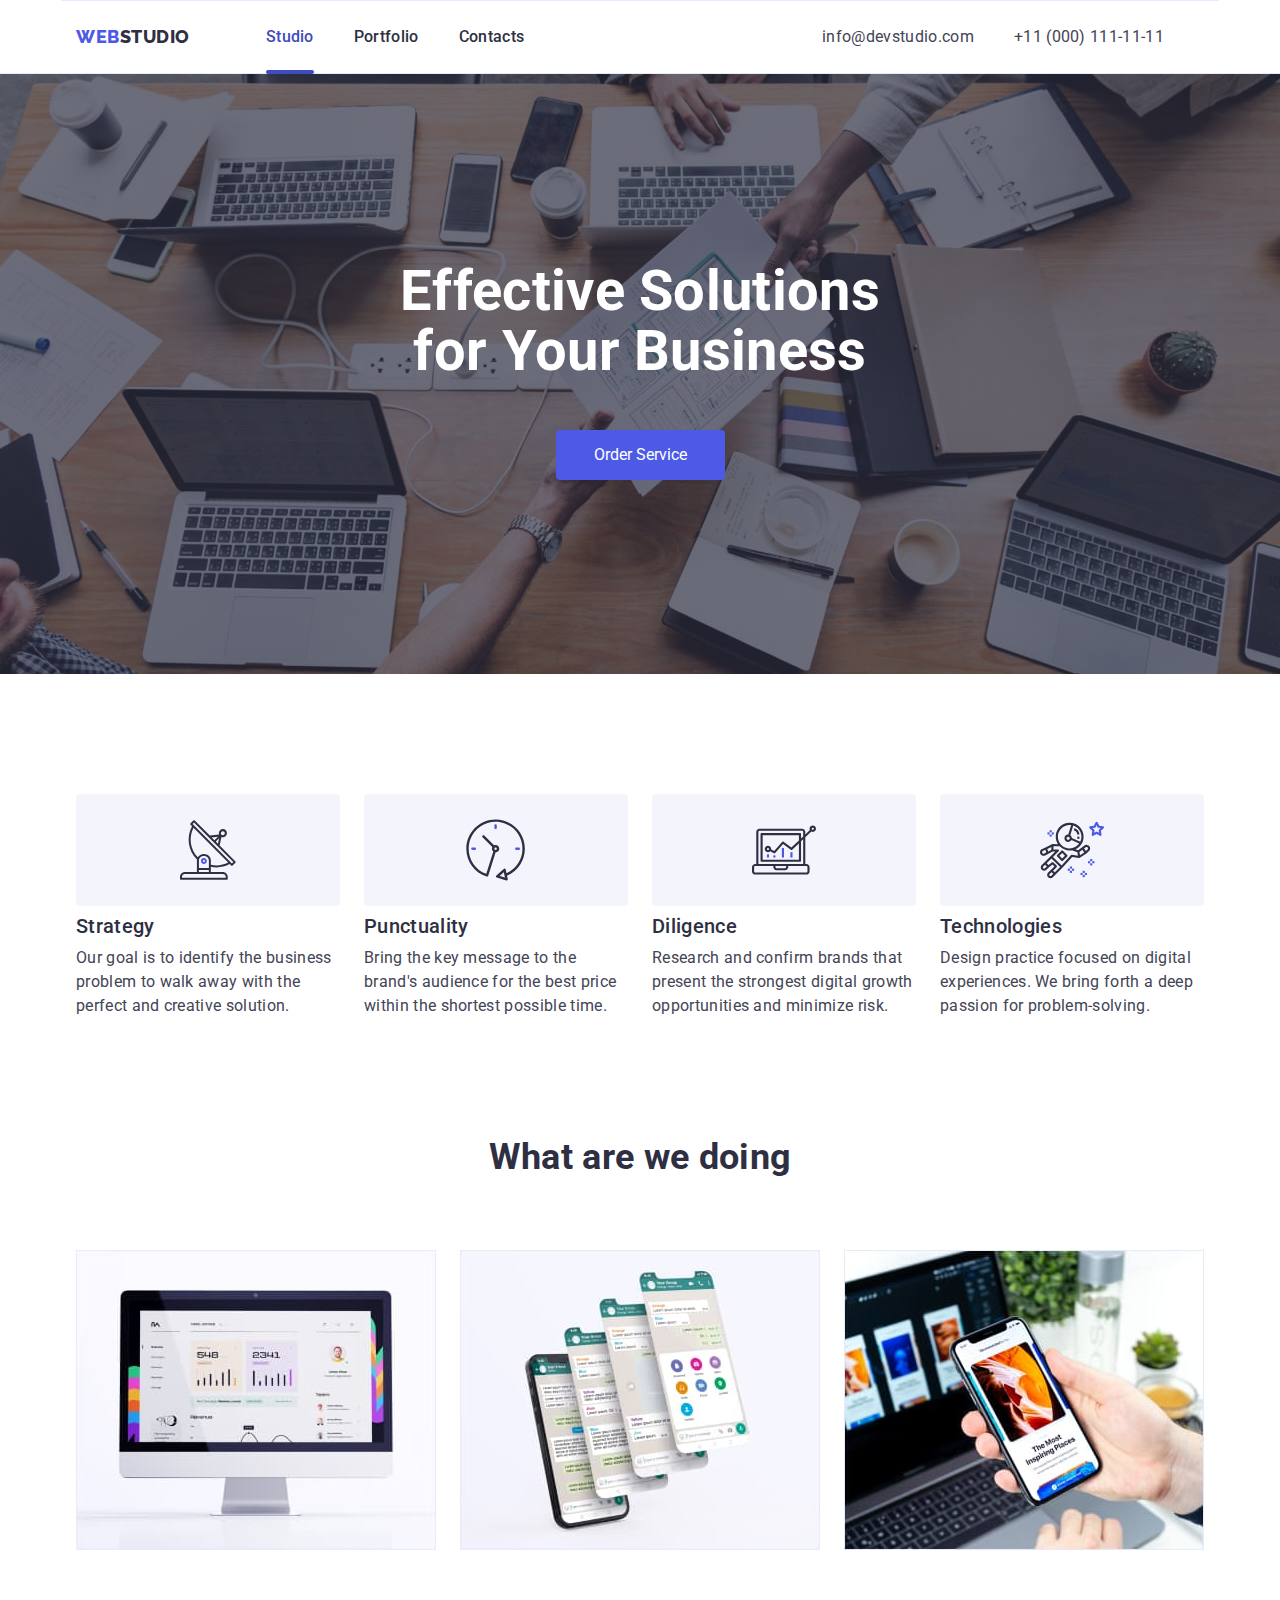
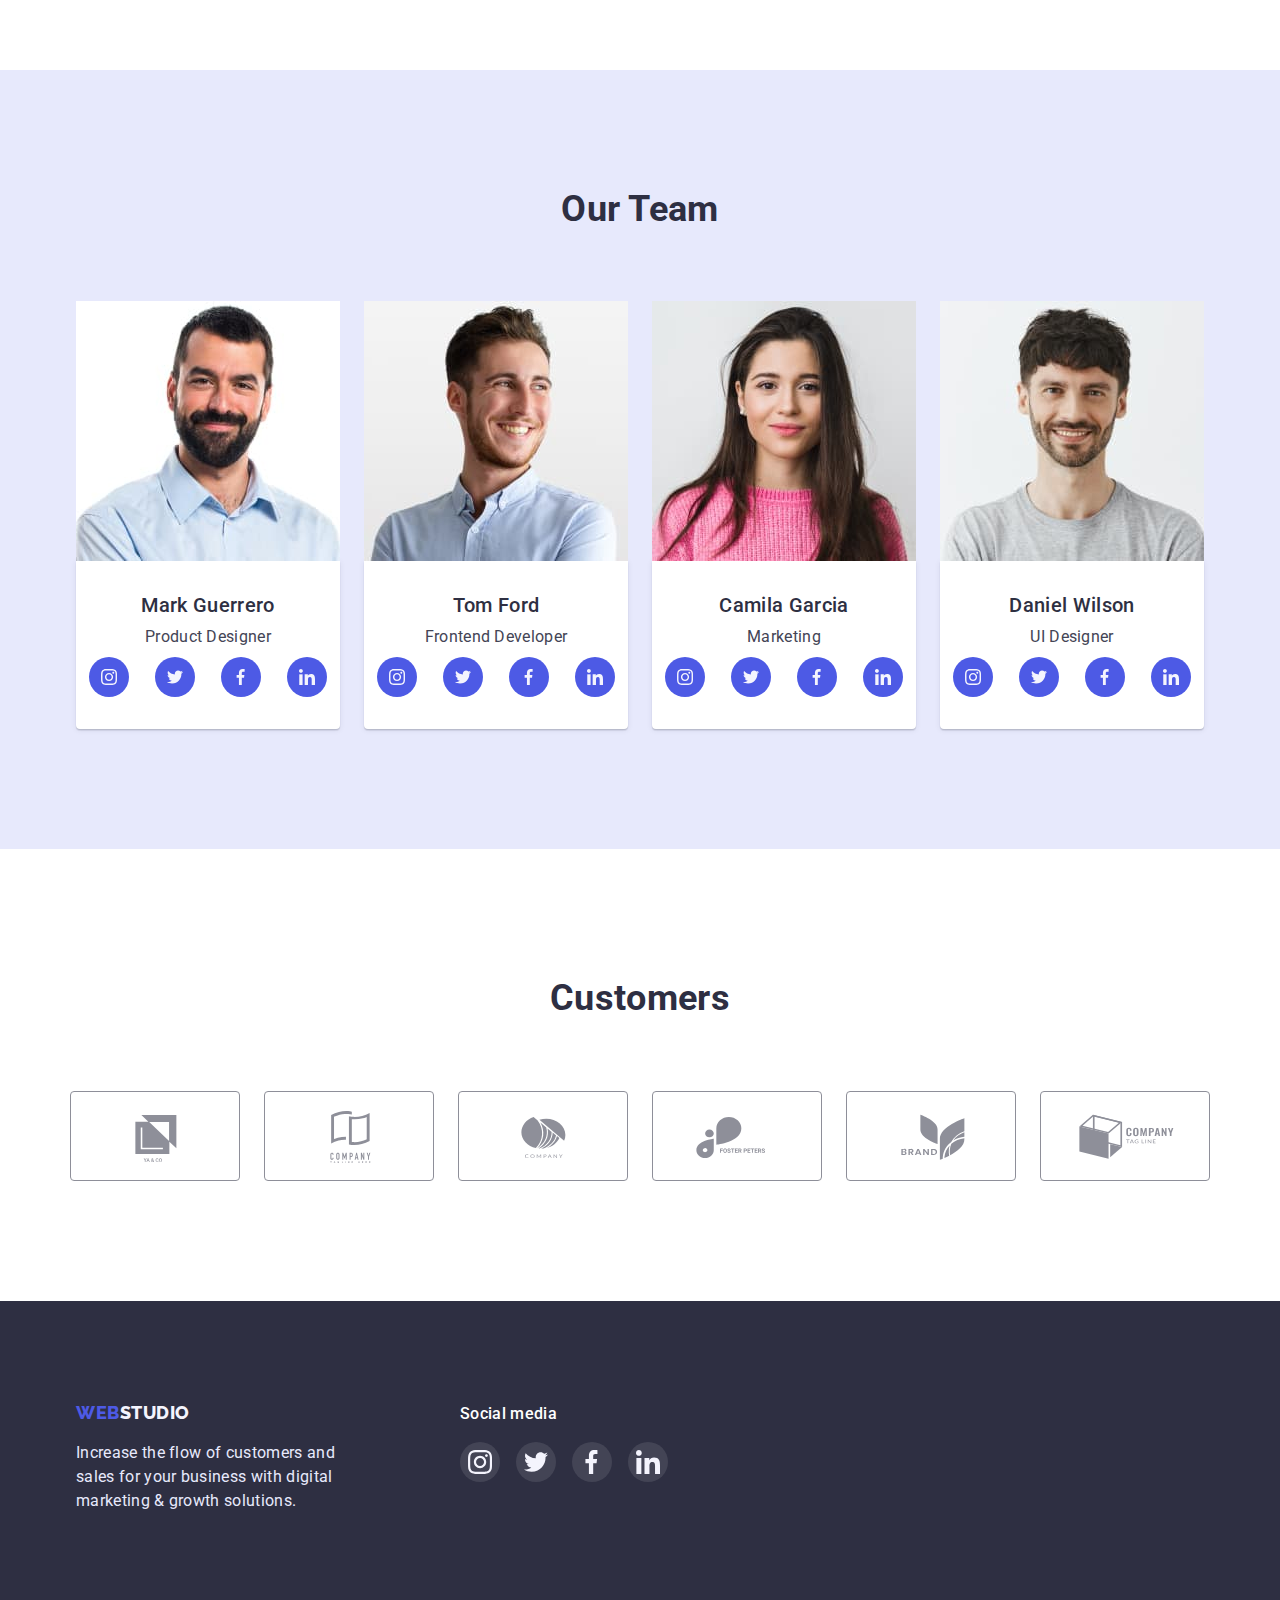
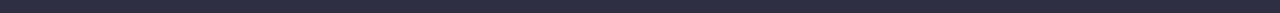
==== index.html @ aabe4a26 "clone repo" ====
<!DOCTYPE html>
<html lang="en">
  <head>
    <meta charset="UTF-8" />
    <meta http-equiv="X-UA-Compatible" content="IE=edge" />
    <meta name="viewport" content="width=device-width, initial-scale=1.0" />
    <title>STUDIO</title>
    <link rel="preconnect" href="https://fonts.googleapis.com" />
    <link rel="preconnect" href="https://fonts.gstatic.com" crossorigin />
    <link
      href="https://fonts.googleapis.com/css2?family=Raleway:wght@800&family=Roboto:wght@400;500;700;900&display=swap"
      rel="stylesheet" />
    <link
      rel="stylesheet"
      href="https://cdnjs.cloudflare.com/ajax/libs/modern-normalize/1.1.0/modern-normalize.min.css" />
    <link rel="stylesheet" href="./css/style.css" />
  </head>
  <body>
    <header class="head">
      <div class="container header">
        <nav class="nav-header">
          <a class="logo" href="index.html"
            ><span class="accent">Web</span>Studio</a
          >
          <ul class="list nav">
            <li class="item-nav">
              <a class="link link-nav current" href="index.html">Studio</a>
            </li>
            <li class="item-nav">
              <a class="link link-nav" href="./portfolio.html">Portfolio</a>
            </li>
            <li class="item-nav">
              <a class="link link-nav" href="/">Contacts</a>
            </li>
          </ul>
        </nav>
        <ul class="list auth">
          <li class="item-auth">
            <a class="link link-auth" href="mailto:info@devstudio.com"
              >info@devstudio.com</a
            >
          </li>
          <li class="item-auth">
            <a class="link link-auth" href="tel:+110001111111"
              >+11 (000) 111-11-11</a
            >
          </li>
        </ul>
      </div>
    </header>
    <main>
      <!-- hero -->
      <div class="pic">
        <section class="hero">
          <h1 class="hero title">
            Effective Solutions <br />
            for Your Business
          </h1>
          <button type="button" class="button" data-modal-open>
            Order Service
          </button>
        </section>
      </div>
      <div class="backdrop is-hidden" data-modal>
        <div class="modal">
          <button type="button" class="modal-btn" data-modal-close>
            <svg class="icon-btn">
              <use href="./images/sprite.svg#icon-close"></use>
            </svg>
          </button>
        </div>
      </div>

      <!-- advantages -->
      <section class="section advantages">
        <div class="container">
          <h2 class="secret-name">Our advantages</h2>
          <ul class="list main">
            <li class="item-advent">
              <div class="thumb">
                <svg class="icon" width="59.72px" height="64px">
                  <use href="./images/sprite.svg#icon-antenna"></use>
                </svg>
              </div>
              <h3 class="second-title">Strategy</h3>
              <p class="text">
                Our goal is to identify the business problem to walk away with
                the perfect and creative solution.
              </p>
            </li>
            <li class="item">
              <div class="thumb">
                <svg class="icon" width="61.22px" height="64px">
                  <use href="./images/sprite.svg#icon-clock"></use>
                </svg>
              </div>
              <h3 class="second-title">Punctuality</h3>
              <p class="text">
                Bring the key message to the brand's audience for the best price
                within the shortest possible time.
              </p>
            </li>
            <li class="item">
              <div class="thumb">
                <svg class="icon" width="64px" height="64px">
                  <use href="./images/sprite.svg#icon-diagram"></use>
                </svg>
              </div>
              <h3 class="second-title">Diligence</h3>
              <p class="text">
                Research and confirm brands that present the strongest digital
                growth opportunities and minimize risk.
              </p>
            </li>
            <li class="item">
              <div class="thumb">
                <svg class="icon" width="64px" height="64px">
                  <use href="./images/sprite.svg#icon-astronaut"></use>
                </svg>
              </div>
              <h3 class="second-title">Technologies</h3>
              <p class="text">
                Design practice focused on digital experiences. We bring forth a
                deep passion for problem-solving.
              </p>
            </li>
          </ul>
        </div>
      </section>
      <!-- opportunities -->
      <section class="section">
        <div class="container">
          <h2 class="title">What are we doing</h2>
          <ul class="list">
            <li class="item">
              <img
                class="img"
                src="./images/display.jpg"
                alt="computer"
                width="360" />
            </li>
            <li class="item">
              <img
                class="img"
                src="./images/phone.jpg"
                alt="display phone"
                width="360" />
            </li>
            <li class="item">
              <img
                class="img"
                src="./images/laptop.jpg"
                alt="phone and laptop"
                width="360" />
            </li>
          </ul>
        </div>
      </section>

      <!-- team -->

      <section class="section team">
        <div class="container">
          <h2 class="title">Our Team</h2>
          <ul class="list">
            <li class="item">
              <img class="img" src="./images/mark.jpg" alt="man" width="264" />
              <div class="card">
                <h3 class="second-title">Mark Guerrero</h3>
                <p class="text">Product Designer</p>
                <ul class="list team-link">
                  <li>
                    <a class="social-link-team" href="./index.html">
                      <svg width="16" height="16">
                        <use href="./images/sprite.svg#icon-instagram"></use>
                      </svg>
                    </a>
                  </li>
                  <li>
                    <a class="social-link-team" href="./index.html">
                      <svg width="16" height="16">
                        <use href="./images/sprite.svg#icon-twitter"></use>
                      </svg>
                    </a>
                  </li>
                  <li>
                    <a class="social-link-team" href="./index.html">
                      <svg width="16" height="16">
                        <use href="./images/sprite.svg#icon-facebook"></use>
                      </svg>
                    </a>
                  </li>
                  <li>
                    <a class="social-link-team" href="./index.html">
                      <svg width="16" height="16">
                        <use href="./images/sprite.svg#icon-linkedin"></use>
                      </svg>
                    </a>
                  </li>
                </ul>
              </div>
            </li>
            <li class="item">
              <img class="img" src="./images/tom.jpg" alt="men" width="264" />
              <div class="card">
                <h3 class="second-title">Tom Ford</h3>
                <p class="text">Frontend Developer</p>
                <ul class="list team-link">
                  <li>
                    <a class="social-link-team" href="./index.html">
                      <svg width="16" height="16">
                        <use href="./images/sprite.svg#icon-instagram"></use>
                      </svg>
                    </a>
                  </li>
                  <li>
                    <a class="social-link-team" href="./index.html">
                      <svg width="16" height="16">
                        <use href="./images/sprite.svg#icon-twitter"></use>
                      </svg>
                    </a>
                  </li>
                  <li>
                    <a class="social-link-team" href="./index.html">
                      <svg width="16" height="16">
                        <use href="./images/sprite.svg#icon-facebook"></use>
                      </svg>
                    </a>
                  </li>
                  <li>
                    <a class="social-link-team" href="./index.html">
                      <svg width="16" height="16">
                        <use href="./images/sprite.svg#icon-linkedin"></use>
                      </svg>
                    </a>
                  </li>
                </ul>
              </div>
            </li>
            <li class="item">
              <img
                class="img"
                src="./images/camila.jpg"
                alt="woman"
                width="264" />
              <div class="card">
                <h3 class="second-title">Camila Garcia</h3>
                <p class="text">Marketing</p>
                <ul class="list team-link">
                  <li>
                    <a class="social-link-team" href="./index.html">
                      <svg width="16" height="16">
                        <use href="./images/sprite.svg#icon-instagram"></use>
                      </svg>
                    </a>
                  </li>
                  <li>
                    <a class="social-link-team" href="./index.html">
                      <svg width="16" height="16">
                        <use href="./images/sprite.svg#icon-twitter"></use>
                      </svg>
                    </a>
                  </li>
                  <li>
                    <a class="social-link-team" href="./index.html">
                      <svg width="16" height="16">
                        <use href="./images/sprite.svg#icon-facebook"></use>
                      </svg>
                    </a>
                  </li>
                  <li>
                    <a class="social-link-team" href="./index.html">
                      <svg width="16" height="16">
                        <use href="./images/sprite.svg#icon-linkedin"></use>
                      </svg>
                    </a>
                  </li>
                </ul>
              </div>
            </li>
            <li class="item">
              <img
                class="img"
                src="./images/daniel.jpg"
                alt="man"
                width="264" />
              <div class="card">
                <h3 class="second-title">Daniel Wilson</h3>
                <p class="text">UI Designer</p>
                <ul class="list team-link">
                  <li>
                    <a class="social-link-team" href="./index.html">
                      <svg width="16" height="16">
                        <use href="./images/sprite.svg#icon-instagram"></use>
                      </svg>
                    </a>
                  </li>
                  <li>
                    <a class="social-link-team" href="./index.html">
                      <svg width="16" height="16">
                        <use href="./images/sprite.svg#icon-twitter"></use>
                      </svg>
                    </a>
                  </li>
                  <li>
                    <a class="social-link-team" href="./index.html">
                      <svg width="16" height="16">
                        <use href="./images/sprite.svg#icon-facebook"></use>
                      </svg>
                    </a>
                  </li>
                  <li>
                    <a class="social-link-team" href="./index.html">
                      <svg width="16" height="16">
                        <use href="./images/sprite.svg#icon-linkedin"></use>
                      </svg>
                    </a>
                  </li>
                </ul>
              </div>
            </li>
          </ul>
        </div>
      </section>
      <!-- Customers -->
      <section class="section customers">
        <div class="container">
          <h2 class="title">Customers</h2>
          <ul class="list">
            <li class="item-customers">
              <a class="link link-customers" href="./index.html">
                <svg class="icon-customers">
                  <use href="./images/sprite.svg#icon-company-1"></use>
                </svg>
              </a>
            </li>
            <li class="item-customers">
              <a class="link link-customers" href="./index.html">
                <svg class="icon-customers">
                  <use href="./images/sprite.svg#icon-company-2"></use>
                </svg>
              </a>
            </li>
            <li class="item-customers">
              <a class="link link-customers" href="./index.html">
                <svg class="icon-customers">
                  <use href="./images/sprite.svg#icon-company-3"></use>
                </svg>
              </a>
            </li>
            <li class="item-customers">
              <a class="link link-customers" href="./index.html">
                <svg class="icon-customers">
                  <use href="./images/sprite.svg#icon-company-4"></use>
                </svg>
              </a>
            </li>
            <li class="item-customers">
              <a class="link link-customers" href="./index.html">
                <svg class="icon-customers">
                  <use href="./images/sprite.svg#icon-company-5"></use>
                </svg>
              </a>
            </li>
            <li class="item-customers">
              <a class="link link-customers" href="./index.html">
                <svg class="icon-customers" width="104" height="56">
                  <use href="./images/sprite.svg#icon-company-6"></use>
                </svg>
              </a>
            </li>
          </ul>
        </div>
      </section>
    </main>
    <!-- footer -->
    <footer class="footer">
      <div class="container footer">
        <div class="footer-box">
          <a class="link logo footer" href="./index.html"
            ><span class="accent">Web</span
            ><span class="logo-accent">Studio</span></a
          >
          <p class="text">
            Increase the flow of customers and sales for your business with
            digital marketing & growth solutions.
          </p>
        </div>

        <div class="footer-box">
          <h3 class="footer-title">Social media</h3>
          <ul class="list">
            <li class="item item-media">
              <a class="social-media" href="">
                <svg class="icon-footer">
                  <use href="./images/sprite.svg#icon-instagram"></use>
                </svg>
              </a>
            </li>
            <li class="item item-media">
              <a class="social-media" href="">
                <svg class="icon-footer">
                  <use href="./images/sprite.svg#icon-twitter"></use>
                </svg>
              </a>
            </li>
            <li class="item item-media">
              <a class="social-media" href="">
                <svg class="icon-footer">
                  <use href="./images/sprite.svg#icon-facebook"></use>
                </svg>
              </a>
            </li>
            <li class="item item-media">
              <a class="social-media" href="">
                <svg class="icon-footer">
                  <use href="./images/sprite.svg#icon-linkedin"></use>
                </svg>
              </a>
            </li>
          </ul>
        </div>
      </div>
    </footer>
    <script src="./js/modal.js"></script>
  </body>
</html>
---- css/style.css ----
:root {
  --brand-color: #4d5ae5;
  --text-color: #434455;
  --accent-color: #ffffff;
  --logo-color: #2e2f42;
  --btn-color: #404bbf;
  --secondary-text: #e7e9fc;
  --btn-secondary-clr: #f4f4fd;
  --border-company: #8e8f99;
  --footer-link-bg: rgba(255, 255, 255, 0.1);
  --footer-link-bg-hover: #31d0aa;
  --backdrop-bg: rgba(46, 47, 66, 0.4);
  --cubik: cubic-bezier(0.4, 0, 0.2, 1);
}
/* body */
body {
  color: var(--text-color);

  font-family: Roboto, sans-serif;
  font-weight: 400;
  font-size: 16px;
  line-height: 1.5;
  letter-spacing: 0.02em;

  background-color: var(--accent-color);
  color: var(--text-color);
}

.container {
  width: 1158px;
  margin-left: auto;
  margin-right: auto;
  padding-left: 15px;
  padding-right: 15px;
}
.opportunities {
  padding-bottom: 120px;
}

.secret-name {
  position: absolute;
  width: 1px;
  height: 1px;
  margin: -1px;
  padding: 0;
  overflow: hidden;
  border: 0;
  clip: rect(0 0 0 0);
}

.link {
  display: block;

  text-decoration: none;
}

.link-nav {
  position: relative;
  display: block;
  padding-top: 24px;
  padding-bottom: 24px;

  color: var(--logo-color);

  font-weight: 500;
  font-size: 16px;
  line-height: 1.5;

  transition: color 250ms cubic-bezier(0.4, 0, 0.2, 1);
}

.link-nav:hover,
.link-nav:focus {
  color: var(--text-color);
}

.link-nav:active {
  color: var(--brand-color);
}

.current {
  color: var(--btn-color);
}

.current:after {
  position: absolute;
  bottom: -1px;
  left: 0px;

  content: "";
  background-color: var(--btn-color);
  width: 100%;
  height: 4px;

  border-radius: 2px;

  transition: opacity 250ms var(--cubik);
}

.link-auth {
  display: block;
  padding-top: 24px;
  padding-bottom: 24px;

  color: var(--text-color);

  font-size: 16px;
  line-height: 1.5;

  transition: color 250ms var(--cubik);
}
.link-auth:hover,
.link-auth:focus {
  color: var(--brand-color);
}

.accent {
  color: var(--brand-color);
}

.button {
  padding: 16px 32px;
  min-width: 169px;

  cursor: pointer;
  background-color: var(--brand-color);
  color: var(--accent-color);
  border-radius: 4px;
  border: none;

  transition: background-color 250ms var(--cubik), box-shadow 250ms var(--cubik);
}

.button:hover,
.button:focus {
  color: var(--accent-color);
  box-shadow: 0px 4px 4px rgba(0, 0, 0, 0.15);
  background-color: var(--btn-color);
}
.button:active {
  background-color: var(--btn-color);
  color: var(--accent-color);
  box-shadow: 0px 4px 4px rgba(0, 0, 0, 0.15);
}

.logo {
  display: block;
  padding-top: 24px;
  padding-bottom: 24px;
  margin-right: 76px;

  color: var(--logo-color);

  font-family: Raleway, sans-serif;
  font-weight: 800;
  font-size: 18px;
  line-height: 1.33;
  display: flex;
  letter-spacing: 0.03em;
  text-transform: uppercase;
  text-decoration: none;
}

.logo-accent {
  color: #f4f4fd;
}

.list {
  display: flex;
  justify-content: center;
  list-style: none;
  margin: 0px;
  padding: 0px;
}

/* header */

.head {
  border-bottom: 1px solid var(--secondary-text);
}

.header {
  display: flex;
  justify-content: space-between;
  margin-left: auto;
  margin-right: auto;
  padding-left: 15px;
  padding-right: 15px;

  border-top: 1px solid var(--secondary-text);
}

.nav-header {
  display: flex;
}

.list.nav {
  display: flex;
}
.item-auth,
.item-nav:not(:last-child) {
  margin-right: 40px;
}

.list.auth {
  display: flex;
}
/* hero */

.hero {
  padding-bottom: 188px;
  padding-top: 188px;
  text-align: center;
}

.pic {
  height: 600px;
  max-width: 1440px;
  margin-left: auto;
  margin-right: auto;

  background-color: var(--logo-color);
  background-image: linear-gradient(
      rgba(46, 47, 66, 0.7),
      rgba(46, 47, 66, 0.7)
    ),
    url(../images/people-office.jpg);

  background-repeat: no-repeat;
  background-position: center;
  background-size: cover;
}

.section.advantages {
  padding-top: 120px;
}
.hero.title {
  margin-top: 0px;
  margin-bottom: 48px;

  color: var(--accent-color);

  font-weight: 700;
  font-size: 56px;
  line-height: 1.07;
}

.title {
  margin: 0px;
  padding: 0px;
  margin-bottom: 72px;

  color: var(--logo-color);

  font-weight: 700;
  font-size: 36px;
  line-height: 1.1;
  text-align: center;
}

/* backdrop */

.backdrop {
  position: fixed;
  top: 0;
  left: 0;

  width: 100%;
  height: 100%;

  background: var(--backdrop-bg);

  opacity: 1;
  transition: opacity 250ms var(--cubik);
}

.backdrop.is-hidden {
  opacity: 0;
  pointer-events: none;
}

.backdrop.is-hidden .modal {
  transform: scaleY(0) translate(-50%, -50%);
}

.modal {
  position: absolute;
  top: 50%;
  left: 50%;

  width: 408px;
  height: 576px;

  background: var(--accent-color);
  box-shadow: 0px 1px 1px rgba(0, 0, 0, 0.14), 0px 1px 3px rgba(0, 0, 0, 0.12),
    0px 2px 1px rgba(0, 0, 0, 0.2);
  border-radius: 4px;

  transform: scaleY(1) translate(-50%, -50%);
  transition: transform 250ms var(--cubik);
}

.modal-btn {
  position: absolute;
  top: 24px;
  right: 24px;

  display: flex;
  justify-content: center;
  align-items: center;

  width: 24px;
  height: 24px;
  padding: 8px;
  border-radius: 50%;
  border: 1px solid rgba(0, 0, 0, 0.1);
  background-color: var(--secondary-text);
  cursor: pointer;
}

.modal-btn:hover .icon-btn {
  fill: var(--accent-color);
}
.modal-btn:hover {
  background-color: var(--brand-color);
}

.icon-btn:hover {
  fill: var(--accent-color);
}

.icon-btn {
  width: 8px;
  height: 8px;
}
/* main */

.thumb {
  display: flex;
  justify-content: center;
  align-items: center;
  width: 264px;
  height: 112px;
  border-radius: 4px;

  background-color: var(--btn-secondary-clr);

  margin-bottom: 8px;
}

.img {
  display: block;
}

.item:not(:last-child) {
  margin-right: 24px;
}

.section {
  padding-bottom: 120px;
}

.second-title {
  margin: 0px 0px 8px 0px;
  padding: 0px;

  font-weight: 500;
  font-size: 20px;
  line-height: 1.2;

  color: var(--logo-color);
}

.text {
  margin: 0px;
  padding: 0px;

  font-size: 16px;
  line-height: 1.5;

  color: var(--text-color);
}

.item-advent:not(:last-child) {
  margin-right: 24px;
}

/* team */

.section.team {
  padding-top: 120px;

  background-color: var(--secondary-text);
}

.card {
  padding-top: 32px;
  padding-bottom: 32px;
  text-align: center;

  background-color: var(--accent-color);

  border-radius: 0px 0px 4px 4px;
  box-shadow: 0px 1px 6px rgba(46, 47, 66, 0.08),
    0px 1px 1px rgba(46, 47, 66, 0.16), 0px 2px 1px rgba(46, 47, 66, 0.08);
}

.list.team-link {
  display: flex;
  justify-content: space-around;
  margin-top: 8px;
}

.social-link-team {
  display: flex;
  justify-content: center;
  align-items: center;
  width: 40px;
  height: 40px;
  border-radius: 50%;
  background-color: var(--brand-color);

  transition: background-color 250ms var(--cubik);
}

.social-link-team:hover,
.social-link-team:focus {
  background-color: var(--btn-color);
}
/* customers */

.section.customers {
  padding-top: 130px;
}

.link-customers {
  display: flex;
  justify-content: center;
  align-items: center;
  padding: 16px 32px;
  border-radius: 4px;
  border: 1px solid var(--border-company);

  transition: border 250ms var(--cubik);
}

.link-customers:hover,
.link-customers:focus {
  border: 1px solid var(--btn-color);
}

.link-customers:hover > .icon-customers,
.link-customers:focus > .icon-customers {
  fill: var(--btn-color);
}

.item-customers:not(:last-child) {
  margin-right: 24px;
}

.icon-customers {
  width: 104px;
  height: 56px;

  fill: var(--border-company);

  transition: fill 250ms var(--cubik);
}

/* footer */

.container.footer {
  padding-top: 100px;
  padding-bottom: 100px;
}

.footer-box {
  display: inline-block;
}

.footer-box:not(:last-child) {
  margin-right: 120px;
}
.footer {
  background-color: var(--logo-color);
  display: flex;
  align-items: baseline;
}

.footer .text {
  font-size: 16px;
  line-height: 1.5;
  width: 264px;

  color: var(--secondary-text);
}

.logo.footer {
  padding: 0;
  margin: 0;
  margin-bottom: 16px;
}

.footer-title {
  margin: 0;
  margin-bottom: 16px;
  font-family: "Roboto";
  font-weight: 500;
  font-size: 16px;
  line-height: 1.5;
  letter-spacing: 0.02em;

  color: var(--accent-color);
}

.item-media:not(:last-child) {
  margin-right: 16px;
}

.social-media {
  display: flex;
  align-items: center;
  justify-content: center;
  padding: 8px;
  background-color: var(--footer-link-bg);
  border-radius: 50%;

  transition: background-color 250ms var(--cubik);
}

.icon-footer {
  width: 24px;
  height: 24px;
}

.social-media:hover,
.social-media:focus {
  background-color: var(--footer-link-bg-hover);
}

/* prtfolio.html */

.container.gallery {
  display: flex;
  flex-flow: row;
  justify-content: center;
}

.portfolio {
  display: flex;
  justify-content: center;

  padding-top: 96px;
  padding-bottom: 72px;
}

.portfolio-btn {
  padding-top: 96px;
}

.btn-portfolio {
  font-weight: 500;
  font-size: 16px;
  line-height: 1.5;
  text-align: center;
  letter-spacing: 0.04em;

  padding: 12px 24px;

  border: 1px solid var(--secondary-text);
  border-radius: 4px;

  background-color: var(--btn-secondary-clr);
  color: var(--brand-color);

  transition: background-color 250ms var(--cubik), border 250ms var(--cubik),
    color 250ms var(--cubik), box-shadow 250ms var(--cubik);
}

.btn-portfolio:not(:last-child) {
  margin-right: 24px;
}

.btn-portfolio:hover,
.btn-portfolio:focus {
  background-color: var(--btn-color);
  color: var(--accent-color);
  border-color: var(--btn-color);

  box-shadow: 0px 3px 1px rgba(0, 0, 0, 0.1), 0px 2px 1px rgba(0, 0, 0, 0.08),
    0px 2px 2px rgba(0, 0, 0, 0.12);
}

.container.gallery {
  margin: 0px;
  padding: 0;

  display: flex;
  flex-wrap: wrap;
}

.list.cards {
  margin-top: 72px;

  display: flex;
  flex-wrap: wrap;

  grid-row-gap: 48px;
  grid-column-gap: 24px;
}

.image {
  display: block;
}
.card-gallery {
  padding-top: 32px;
  padding-left: 16px;
  padding-bottom: 32px;

  border-bottom: 1px solid var(--secondary-text);
  border-left: 1px solid var(--secondary-text);
  border-right: 1px solid var(--secondary-text);
}

.item-card {
  transition: box-shadow 250ms var(--cubik);
}

.item-card:hover {
  box-shadow: 0px 1px 6px rgba(46, 47, 66, 0.08);
}

.thumb-portfolio {
  position: relative;

  width: 100%;
  height: 100%;

  margin: 0px;
}

.thumb-portfolio::before {
  position: absolute;
  top: 0;
  left: 0;

  transform: translateY(100%);

  width: 100%;
  height: 100%;

  display: inline-block;
  content: "";

  background-color: var(--brand-color);
  opacity: 0;

  transition: transform 250ms var(--cubik);
}

.thumb-portfolio {
  overflow: hidden;
}

.text-thumb {
  position: absolute;
  top: 0;
  left: 0;
  transform: translateY(200%);
  transition: transform 250ms var(--cubik);

  padding-top: 40px;
  padding-left: 32px;
  padding-right: 32px;
  margin: 0;

  opacity: 0;

  font-size: 16px;
  line-height: 1.5;
  letter-spacing: 0.02em;
  color: var(--btn-secondary-clr);
}

.link:hover .thumb-portfolio::before,
.link:focus .thumb-portfolio::before,
.link:hover .text-thumb,
.link:focus .text-thumb {
  opacity: 1;
  transform: translateY(0);
}
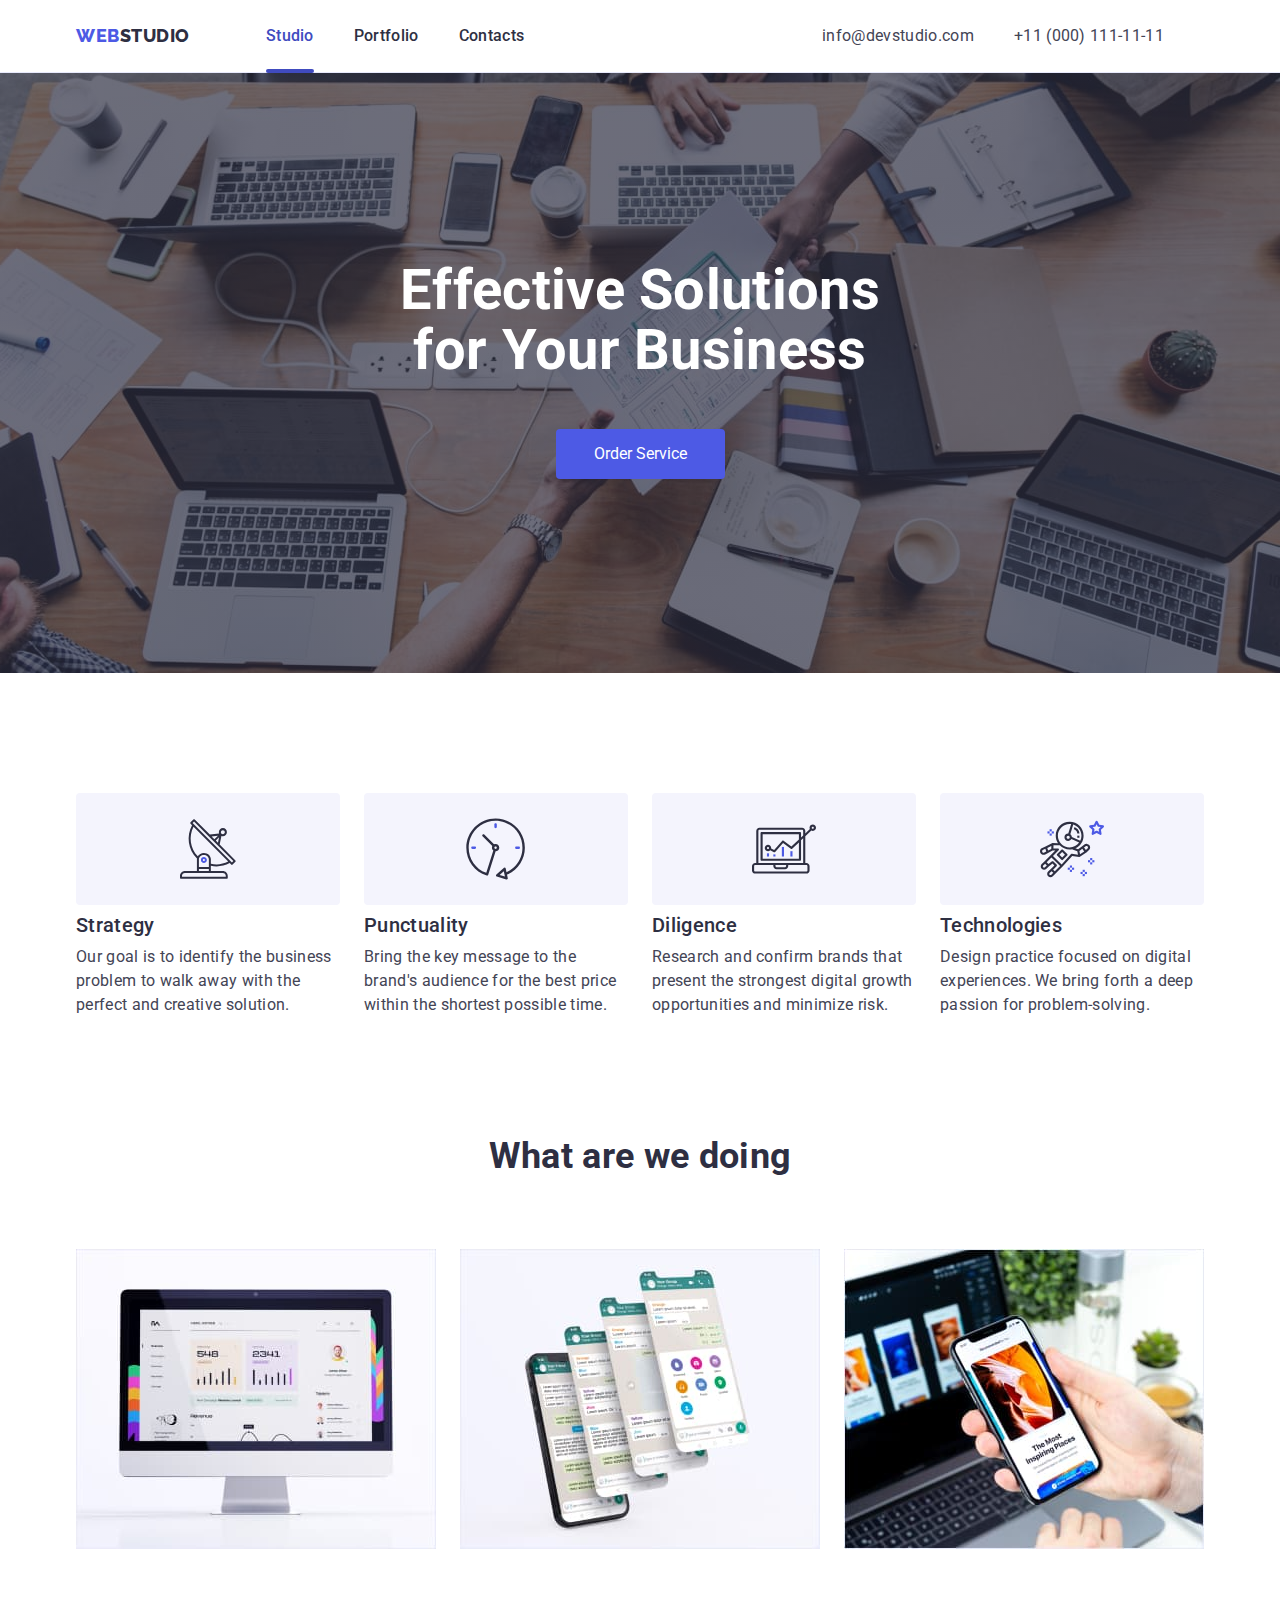
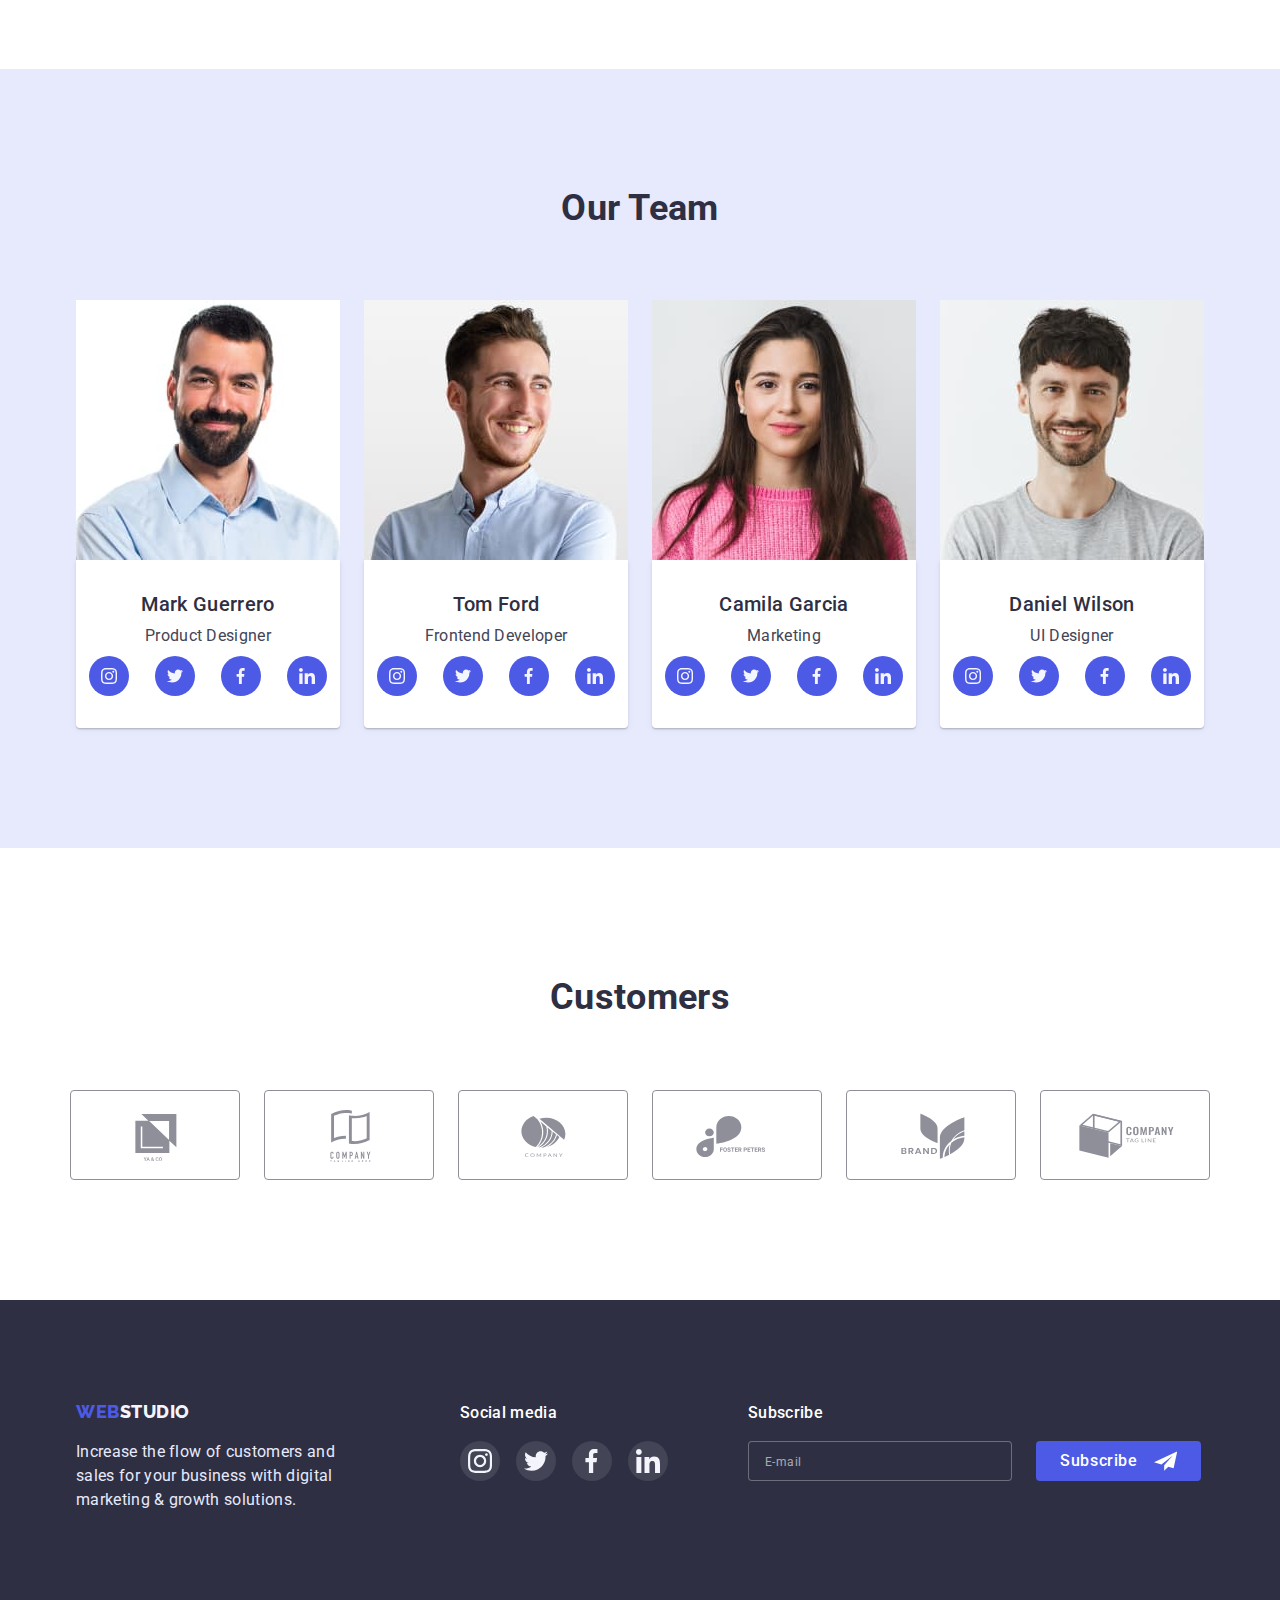
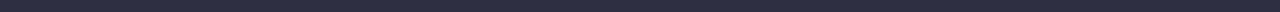
==== commit 16535059: "add style" ====
--- a/index.html
+++ b/index.html
@@ -61,6 +61,7 @@
           </button>
         </section>
       </div>
+      <!-- Backdrop -->
       <div class="backdrop is-hidden" data-modal>
         <div class="modal">
           <button type="button" class="modal-btn" data-modal-close>
@@ -68,6 +69,60 @@
               <use href="./images/sprite.svg#icon-close"></use>
             </svg>
           </button>
+          <!-- Modal Form -->
+          <h2 class="form-title">
+            Leave your contacts and we will call you back
+          </h2>
+          <form action="" name="form-order" class="form-order">
+            <label class="order-label" for="name">Name</label>
+            <div class="form-box">
+              <input type="text" name="name" id="name" class="order-input" />
+              <svg class="order-icon">
+                <use href="./images/sprite.svg#icon-user"></use>
+              </svg>
+            </div>
+            <label class="order-label" for="tel">Phone</label>
+            <div class="form-box">
+              <input type="tel" name="tel" id="tel" class="order-input" />
+              <svg class="order-icon">
+                <use href="./images/sprite.svg#icon-phone"></use>
+              </svg>
+            </div>
+            <label class="order-label" for="email">Email</label>
+            <div class="form-box">
+              <input type="email" name="email" id="email" class="order-input" />
+              <svg class="order-icon">
+                <use href="./images/sprite.svg#icon-email"></use>
+              </svg>
+            </div>
+
+            <label class="order-comment" for="comment">Comment</label>
+            <textarea
+              class="comment"
+              name="comment"
+              id="comment"
+              placeholder="Text input"
+              cols=""
+              rows=""></textarea>
+
+            <div class="chekbox">
+              <input
+                class="checkbox-hidden"
+                type="checkbox"
+                name="checkbox"
+                id="checkbox" />
+              <svg class="checkbox-icon">
+                <use href="./images/sprite.svg#icon-check"></use>
+              </svg>
+              <label class="order-label" for="checkbox"
+                >I accept the terms and conditions of the
+                <a class="link-order" href="./index.html"
+                  >Privacy Policy</a
+                ></label
+              >
+            </div>
+            <button class="btn-order" type="submit">Send</button>
+          </form>
         </div>
       </div>
 
@@ -420,6 +475,23 @@
             </li>
           </ul>
         </div>
+        <div class="footer-box">
+          <p class="footer-title">Subscribe</p>
+          <form action="" name="subscribe" class="subscribe">
+            <label for="" class="Subscribe-lebel">
+              <input
+                class="subscribe-input"
+                type="email"
+                placeholder="E-mail" />
+            </label>
+            <button class="subscribe-btn" type="submit">
+              Subscribe
+              <svg class="subscribe-icon">
+                <use href="./images/sprite.svg#icon-subscribe"></use>
+              </svg>
+            </button>
+          </form>
+        </div>
       </div>
     </footer>
     <script src="./js/modal.js"></script>
--- a/css/style.css
+++ b/css/style.css
@@ -11,6 +11,8 @@
   --footer-link-bg-hover: #31d0aa;
   --backdrop-bg: rgba(46, 47, 66, 0.4);
   --cubik: cubic-bezier(0.4, 0, 0.2, 1);
+  --input-text-color: rgba(255, 255, 255, 0.6);
+  --textarea-color: rgba(117, 117, 117, 0.5);
 }
 /* body */
 body {
@@ -186,8 +188,6 @@
   margin-right: auto;
   padding-left: 15px;
   padding-right: 15px;
-
-  border-top: 1px solid var(--secondary-text);
 }
 
 .nav-header {
@@ -271,7 +271,7 @@
   background: var(--backdrop-bg);
 
   opacity: 1;
-  transition: opacity 250ms var(--cubik);
+  transition: transform 250ms var(--cubik);
 }
 
 .backdrop.is-hidden {
@@ -289,7 +289,11 @@
   left: 50%;
 
   width: 408px;
-  height: 576px;
+
+  padding-top: 72px;
+  padding-left: 24px;
+  padding-right: 24px;
+  padding-bottom: 24px;
 
   background: var(--accent-color);
   box-shadow: 0px 1px 1px rgba(0, 0, 0, 0.14), 0px 1px 3px rgba(0, 0, 0, 0.12),
@@ -316,23 +320,214 @@
   border: 1px solid rgba(0, 0, 0, 0.1);
   background-color: var(--secondary-text);
   cursor: pointer;
-}
-
-.modal-btn:hover .icon-btn {
-  fill: var(--accent-color);
-}
-.modal-btn:hover {
-  background-color: var(--brand-color);
-}
-
-.icon-btn:hover {
-  fill: var(--accent-color);
+
+  transition: background-color 250ms var(--cubik);
 }
 
 .icon-btn {
   width: 8px;
   height: 8px;
-}
+  transition: fill 250ms var(--cubik);
+}
+
+.modal-btn:hover .icon-btn {
+  fill: var(--accent-color);
+}
+.modal-btn:hover {
+  background-color: var(--btn-color);
+}
+
+.icon-btn:hover {
+  fill: var(--accent-color);
+}
+
+.form-title {
+  padding: 0px;
+  margin: 0px;
+  margin-bottom: 16px;
+  font-weight: 500;
+  font-size: 16px;
+  line-height: 1.5;
+  text-align: center;
+  letter-spacing: 0.02em;
+
+  color: var(--logo-color);
+}
+.form-order {
+  display: flex;
+  flex-direction: column;
+}
+
+.form-box {
+  position: relative;
+  display: block;
+  padding: 0px;
+  margin: 0px;
+  margin-bottom: 8px;
+}
+
+.order-label {
+  font-weight: 400;
+  font-size: 12px;
+  line-height: 1.6;
+  letter-spacing: 0.04em;
+
+  cursor: pointer;
+
+  color: var(--border-company);
+}
+
+.order-label:last-child {
+  padding-left: 24px;
+}
+
+.order-icon {
+  position: absolute;
+  top: 8px;
+  left: 16px;
+
+  width: 18px;
+  height: 24px;
+
+  margin-right: 4px;
+}
+
+.order-input {
+  width: 360px;
+  padding: 8px 16px;
+  padding-left: 38px;
+
+  border: 1px solid rgba(33, 33, 33, 0.2);
+  border-radius: 4px;
+}
+
+.order-input:focus + .order-icon {
+  fill: var(--brand-color);
+}
+
+.order-comment {
+  font-weight: 400;
+  font-size: 12px;
+  line-height: 1.6;
+  letter-spacing: 0.04em;
+
+  cursor: pointer;
+
+  color: var(--border-company);
+
+  margin-bottom: 4px;
+}
+
+.comment {
+  width: 360px;
+  height: 120px;
+  padding: 8px 16px;
+
+  color: var(--text-color);
+
+  resize: none;
+
+  border: 1px solid rgba(33, 33, 33, 0.2);
+  border-radius: 4px;
+}
+
+.comment[placeholder] {
+  font-weight: 400;
+  font-size: 12px;
+  line-height: 1.33;
+  letter-spacing: 0.04em;
+
+  margin-bottom: 16px;
+
+  color: var(--textarea-color);
+}
+
+.comment:not(:placeholder-shown) {
+  font-size: 16px;
+  line-height: 1.33;
+  letter-spacing: 0.04em;
+
+  color: var(--logo-color);
+}
+
+.checkbox-hidden {
+  position: absolute;
+  width: 1px;
+  height: 1px;
+  margin: -1px;
+  padding: 0;
+  overflow: hidden;
+  border: 0;
+  clip: rect(0 0 0 0);
+}
+
+.chekbox {
+  position: relative;
+  display: flex;
+}
+
+.checkbox-hidden:checked + .checkbox-icon {
+  background-color: var(--btn-color);
+  border-color: transparent;
+}
+.checkbox-icon {
+  fill: var(--btn-secondary-clr);
+  position: absolute;
+  top: 0;
+  left: 0;
+
+  width: 16px;
+  height: 16px;
+
+  border: 1.25px solid #2e2f42;
+  border-radius: 2px;
+  
+  transition: background-color 250ms var(--cubik),
+  border-color 250ms var(--cubik) ;
+}
+
+.btn-order {
+  width: 169px;
+  padding: 16px 32px;
+  margin: 0 auto;
+  margin-top: 24px;
+
+  background-color: var(--brand-color);
+
+  border: inherit;
+  border-radius: 4px;
+
+  font-weight: 500;
+  font-size: 16px;
+  line-height: 1.5;
+  letter-spacing: 0.04em;
+  text-align: center;
+
+  color: var(--accent-color);
+
+  cursor: pointer;
+
+  transition: background-color 250ms var(--cubik), box-shadow 250ms var(--cubik);
+}
+
+.btn-order:is(:hover, :focus) {
+  background-color: var(--btn-color);
+  box-shadow: 0px 4px 4px rgba(0, 0, 0, 0.15);
+}
+.link-order {
+  font-weight: 400;
+  font-size: 12px;
+  line-height: 1.33;
+  letter-spacing: 0.04em;
+
+  color: var(--brand-color);
+  transition: color 250ms var(--cubik);
+}
+
+.link-order:is(:hover, :focus) {
+  color: var(--btn-color);
+}
+
 /* main */
 
 .thumb {
@@ -474,13 +669,13 @@
   padding-bottom: 100px;
 }
 
-.footer-box {
-  display: inline-block;
-}
-
-.footer-box:not(:last-child) {
+.footer-box:nth-child(1) {
   margin-right: 120px;
 }
+.footer-box:nth-child(2) {
+  margin-right: 80px;
+}
+
 .footer {
   background-color: var(--logo-color);
   display: flex;
@@ -536,6 +731,79 @@
 .social-media:hover,
 .social-media:focus {
   background-color: var(--footer-link-bg-hover);
+}
+
+.subscribe {
+  display: flex;
+}
+
+.subscribe-lebel {
+  display: block;
+  margin: 0px;
+  padding: 0px;
+}
+
+.subscribe-input {
+  height: 40px;
+  width: 264px;
+  margin-right: 24px;
+  padding: 8px 16px;
+  background-color: var(--logo-color);
+  border: 1px solid rgba(255, 255, 255, 0.3);
+  border-radius: 4px;
+}
+
+.subscribe-input::placeholder {
+  margin: 0;
+  padding: 0;
+  font-family: "Roboto";
+  font-style: normal;
+  font-weight: 400;
+  font-size: 12px;
+  line-height: 2;
+
+  letter-spacing: 0.04em;
+
+  color: var(--input-text-color);
+}
+
+.subscribe-input:not(:placeholder-shown) {
+  font-style: normal;
+  font-size: 16px;
+  line-height: 1.5;
+  letter-spacing: 0.02em;
+
+  color: var(--secondary-text);
+}
+
+.subscribe-btn {
+  display: flex;
+  width: 165px;
+  padding: 8px 24px;
+
+  font-weight: 500;
+  font-size: 16px;
+  line-height: 1.5;
+  text-align: center;
+  letter-spacing: 0.04em;
+
+  color: var(--accent-color);
+  background-color: var(--brand-color);
+
+  border-radius: 4px;
+  border: inherit;
+  transition: background-color 250ms var(--cubik), box-shadow 250ms var(--cubik);
+}
+
+.subscribe-btn:is(:hover, :focus) {
+  background-color: var(--btn-color);
+}
+
+.subscribe-icon {
+  width: 24px;
+  height: 24px;
+  margin-left: 16px;
+  fill: var(--accent-color);
 }
 
 /* prtfolio.html */
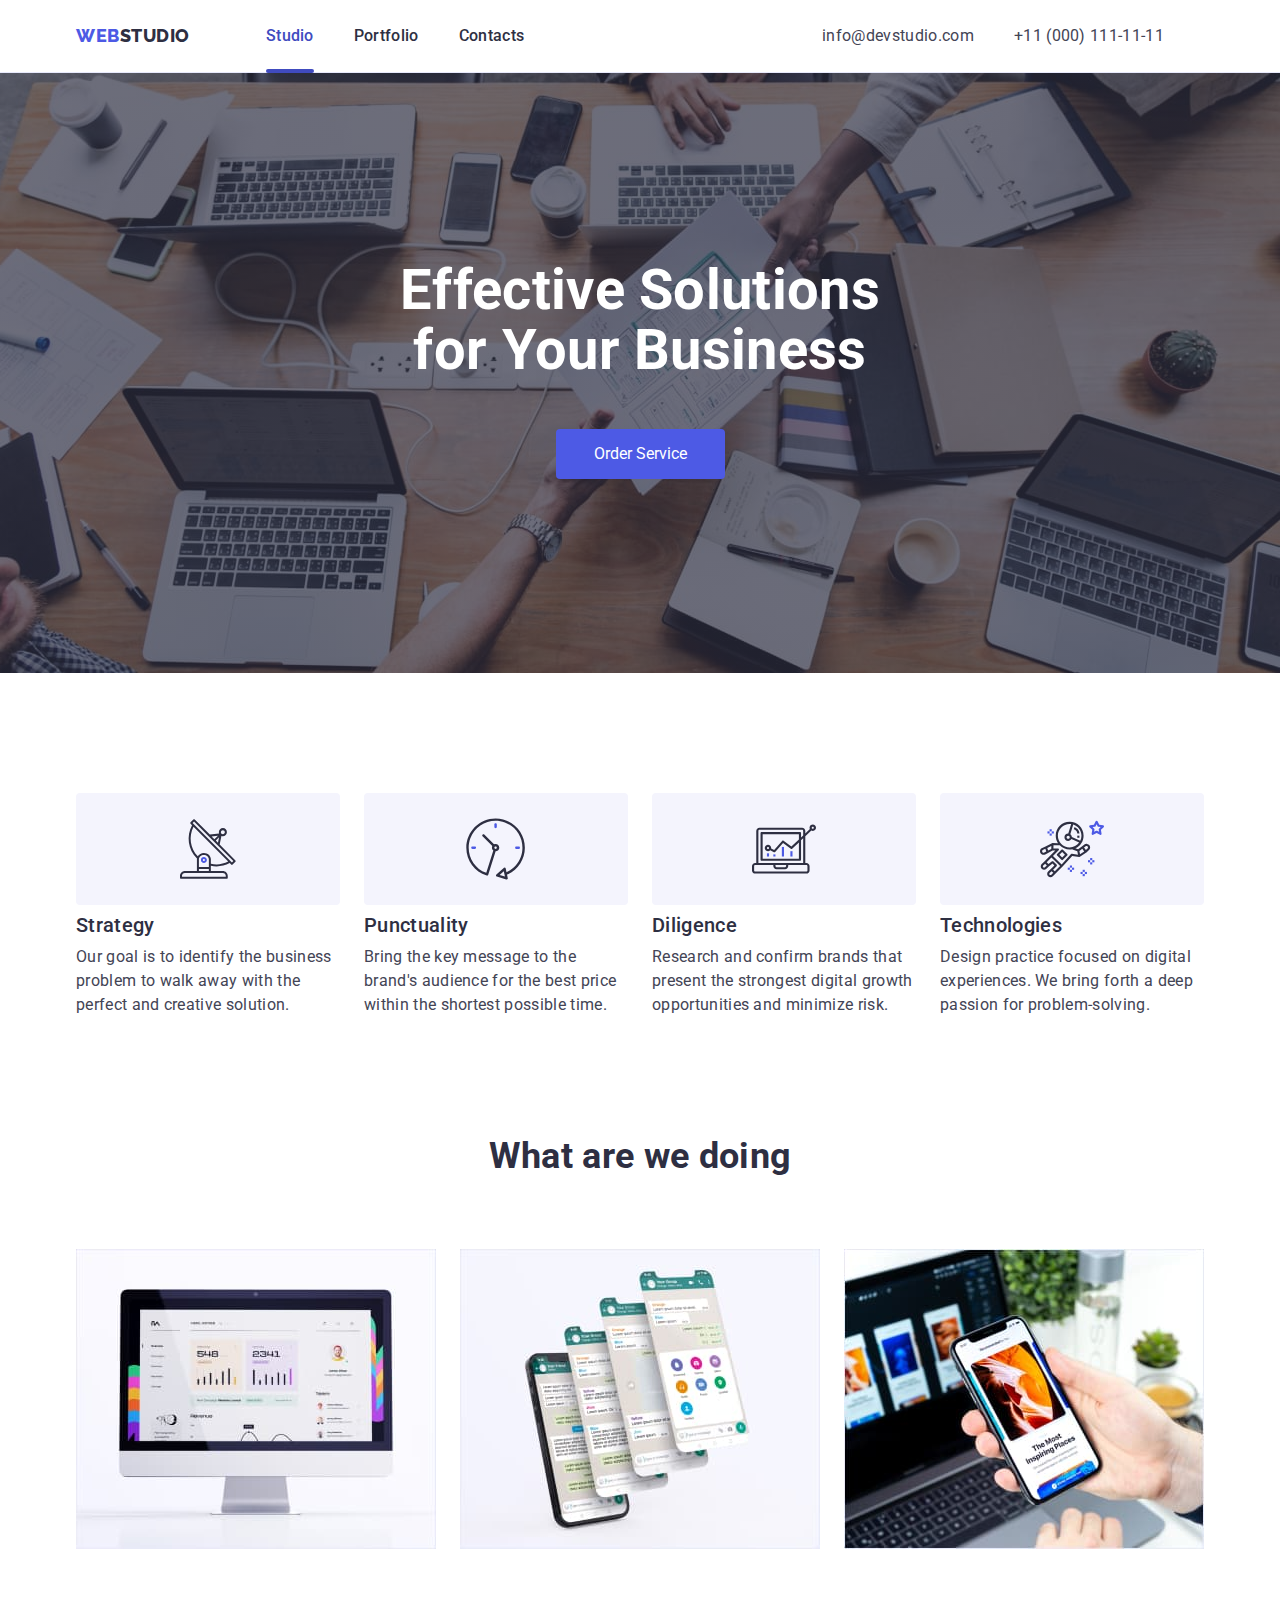
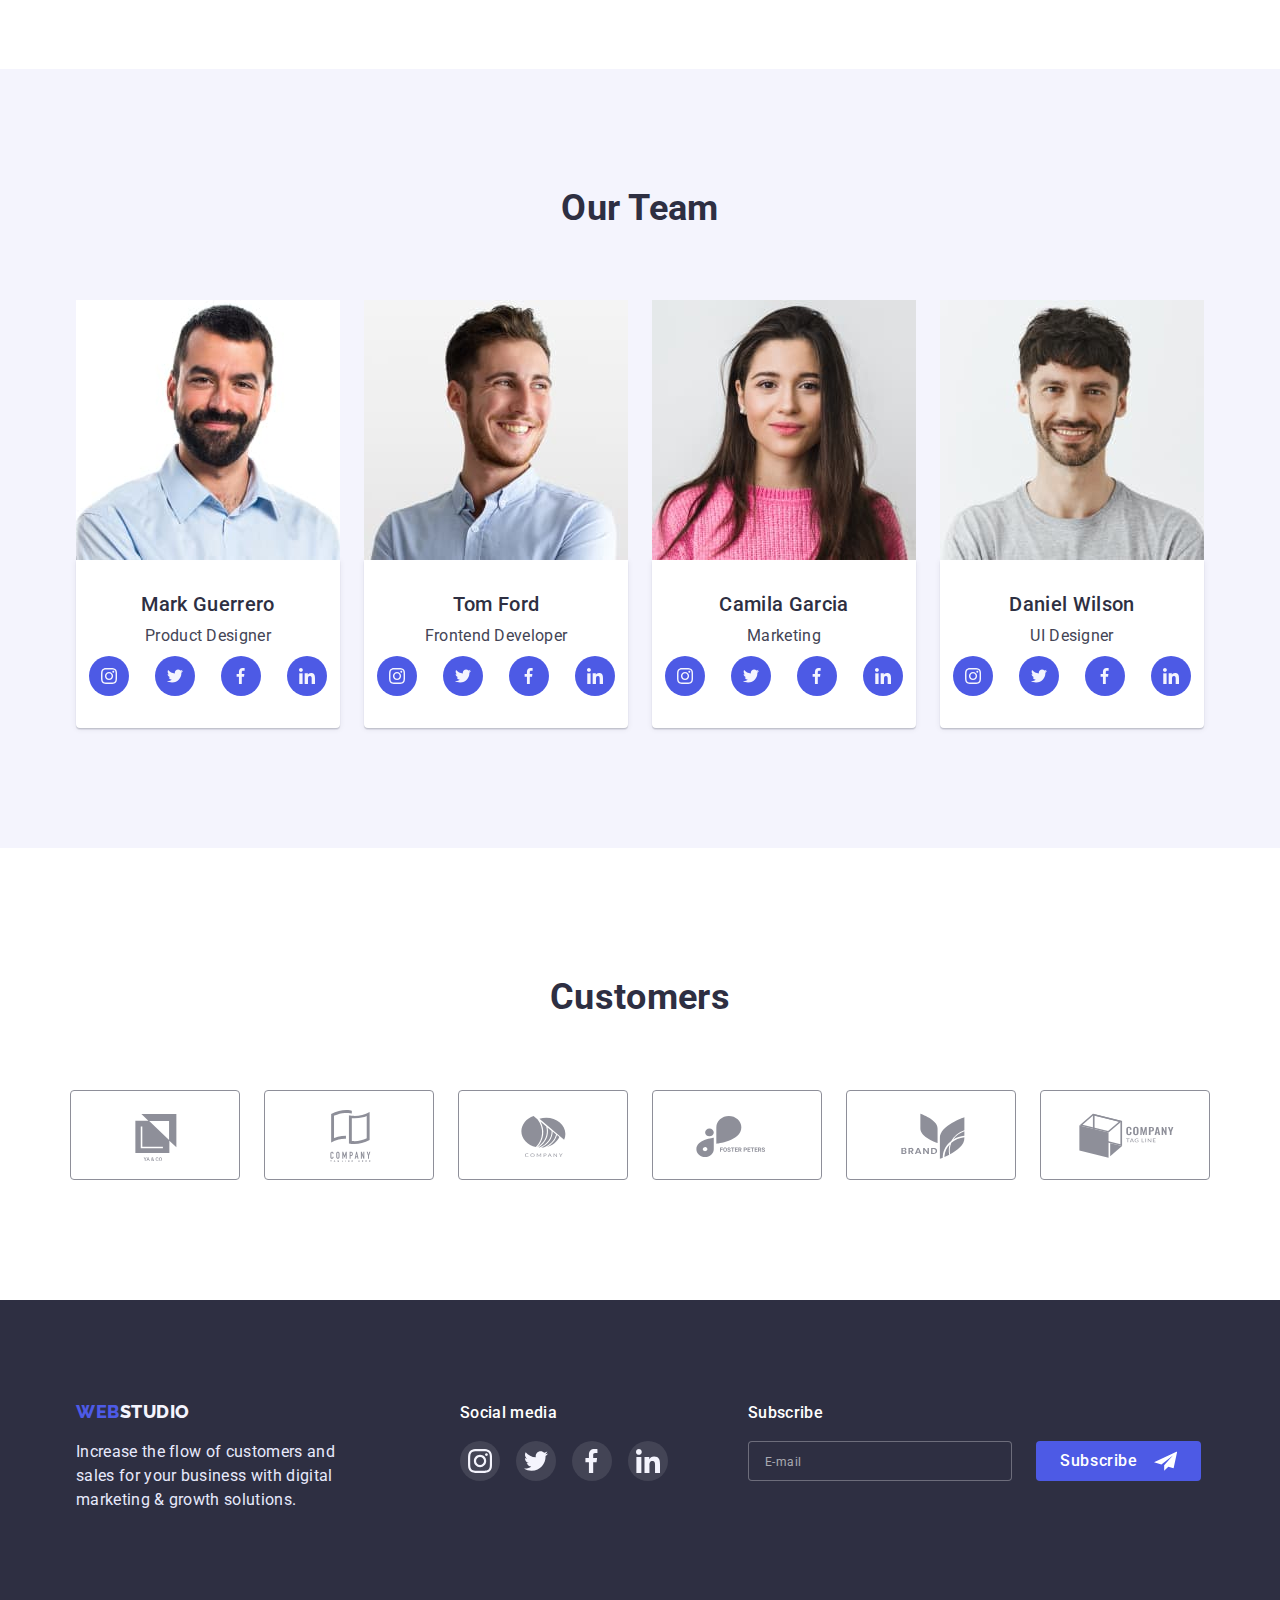
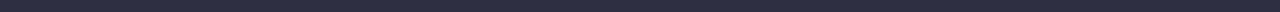
==== commit a82190fa: "add style" ====
--- a/index.html
+++ b/index.html
@@ -111,11 +111,11 @@
                 type="checkbox"
                 name="checkbox"
                 id="checkbox" />
-              <svg class="checkbox-icon">
-                <use href="./images/sprite.svg#icon-check"></use>
-              </svg>
               <label class="order-label" for="checkbox"
-                >I accept the terms and conditions of the
+                ><svg class="checkbox-icon">
+                  <use href="./images/sprite.svg#icon-check"></use>
+                </svg>
+                I accept the terms and conditions of the
                 <a class="link-order" href="./index.html"
                   >Privacy Policy</a
                 ></label
--- a/css/style.css
+++ b/css/style.css
@@ -271,16 +271,17 @@
   background: var(--backdrop-bg);
 
   opacity: 1;
-  transition: transform 250ms var(--cubik);
+  transition: opacity 250ms var(--cubik), visibility 250ms var(--cubik);
 }
 
 .backdrop.is-hidden {
   opacity: 0;
+  visibility: hidden;
   pointer-events: none;
 }
 
 .backdrop.is-hidden .modal {
-  transform: scaleY(0) translate(-50%, -50%);
+  transform: translate(-50%, -50%) scaleY(0);
 }
 
 .modal {
@@ -299,8 +300,7 @@
   box-shadow: 0px 1px 1px rgba(0, 0, 0, 0.14), 0px 1px 3px rgba(0, 0, 0, 0.12),
     0px 2px 1px rgba(0, 0, 0, 0.2);
   border-radius: 4px;
-
-  transform: scaleY(1) translate(-50%, -50%);
+  transform: translate(-50%, -50%) scaleY(1);
   transition: transform 250ms var(--cubik);
 }
 
@@ -464,12 +464,14 @@
 .chekbox {
   position: relative;
   display: flex;
-}
-
-.checkbox-hidden:checked + .checkbox-icon {
+  align-items: center;
+}
+
+.checkbox-hidden:checked + .order-label > .checkbox-icon {
   background-color: var(--btn-color);
   border-color: transparent;
 }
+
 .checkbox-icon {
   fill: var(--btn-secondary-clr);
   position: absolute;
@@ -481,9 +483,9 @@
 
   border: 1.25px solid #2e2f42;
   border-radius: 2px;
-  
+
   transition: background-color 250ms var(--cubik),
-  border-color 250ms var(--cubik) ;
+    border-color 250ms var(--cubik);
 }
 
 .btn-order {
@@ -585,7 +587,7 @@
 .section.team {
   padding-top: 120px;
 
-  background-color: var(--secondary-text);
+  background-color: var(--btn-secondary-clr);
 }
 
 .card {
